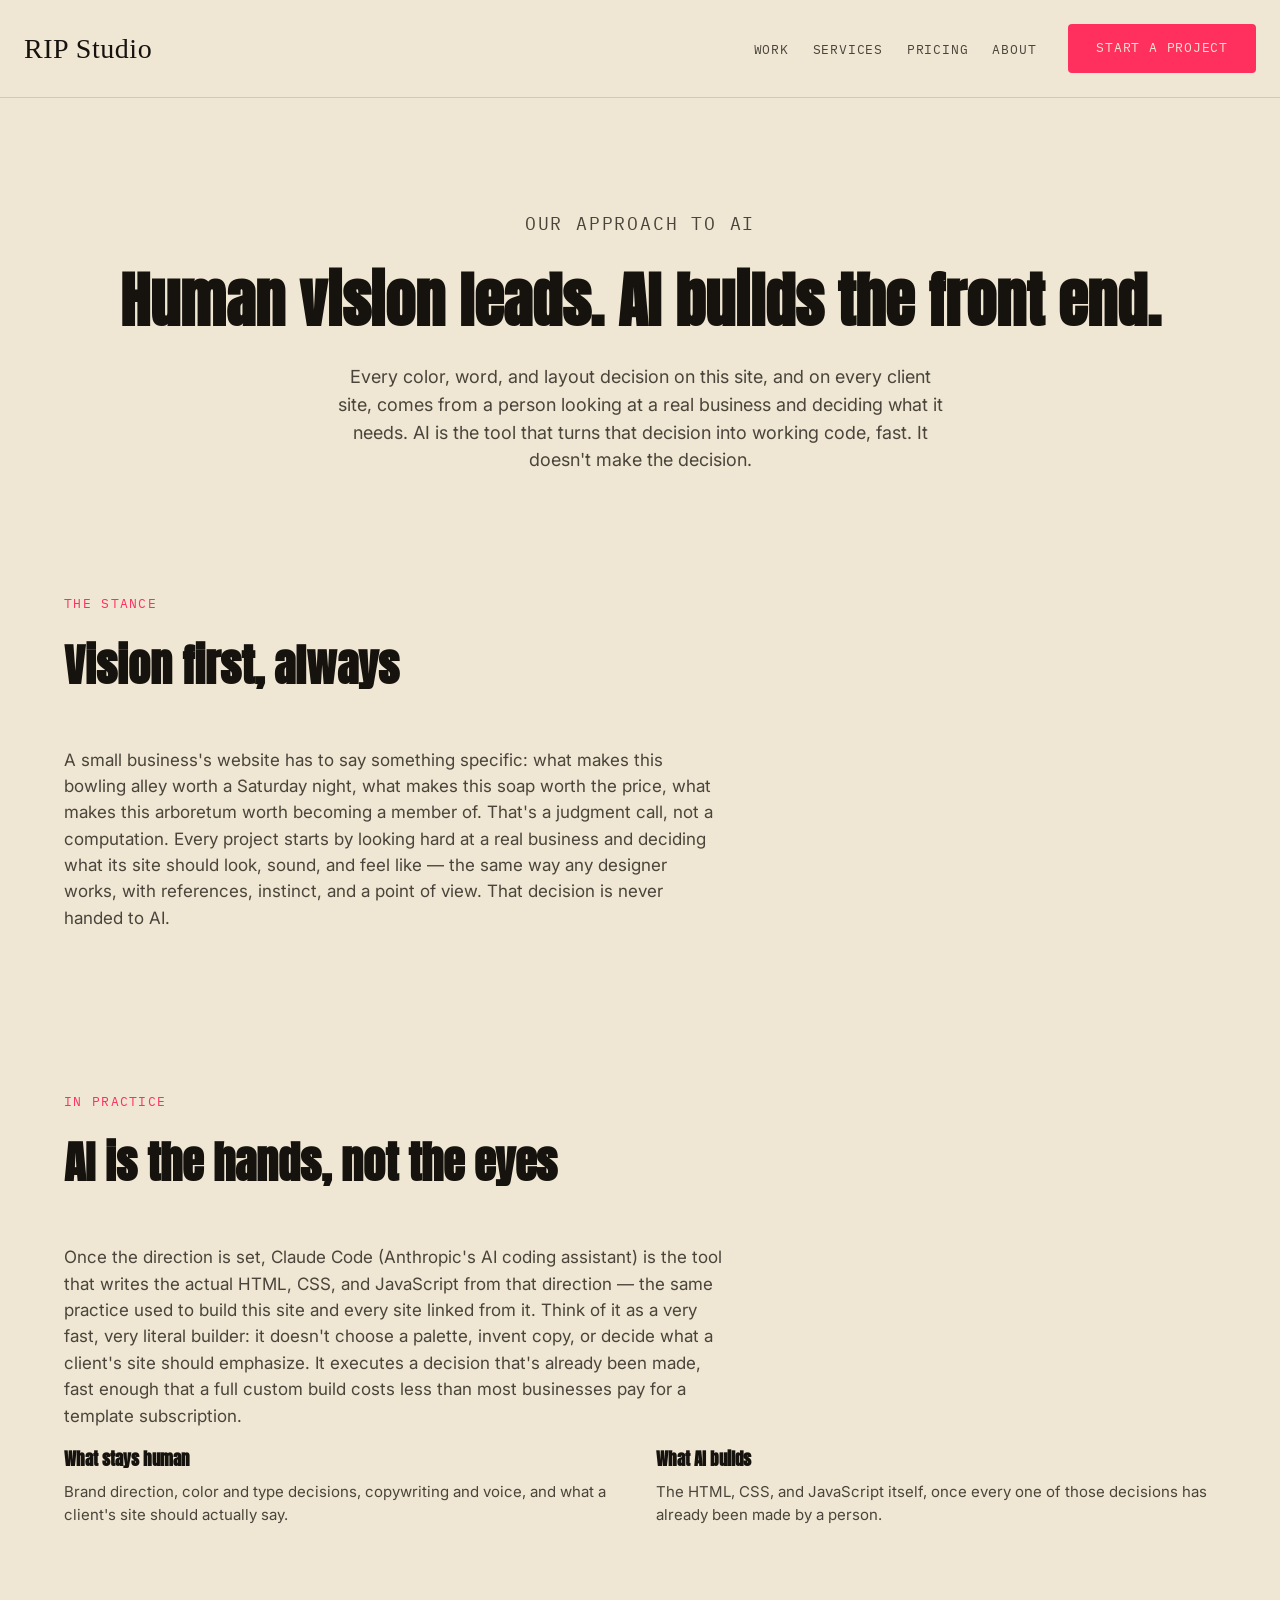
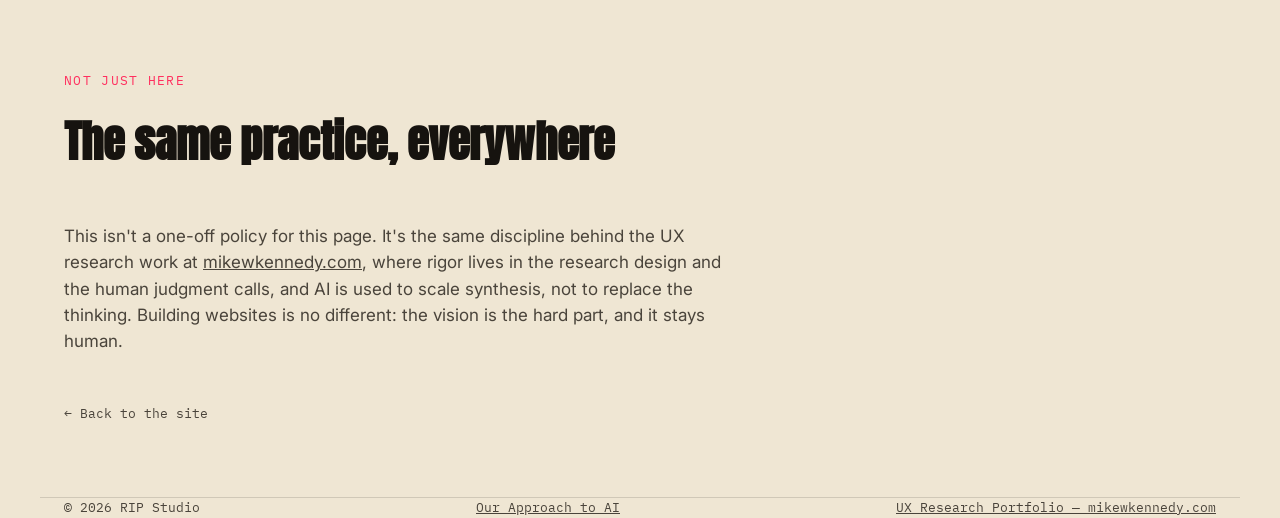
==== ai-approach.html @ ddd79f60 "Add an AI stance page, mirroring mikewkennedy.com's position New ai-approach.html: human vision and " ====
<!DOCTYPE html>
<html lang="en">
<head>
<meta charset="UTF-8">
<meta name="viewport" content="width=device-width, initial-scale=1.0">
<title>Our Approach to AI | RIP Studio</title>
<meta name="description" content="RIP Studio's stance on AI: human vision and creativity decide everything about a site, AI only builds the front end once that vision is set.">
<link rel="preconnect" href="https://fonts.googleapis.com">
<link rel="preconnect" href="https://fonts.gstatic.com" crossorigin>
<link href="https://fonts.googleapis.com/css2?family=Yellowtail&family=Anton&family=Inter:wght@400;500;600;700&family=IBM+Plex+Mono:wght@400;500&display=swap" rel="stylesheet">
<link rel="stylesheet" href="styles.css">
</head>
<body>

<header class="site-header">
  <a href="index.html" class="brand">RIP Studio</a>
  <nav class="nav">
    <ul class="nav-links">
      <li><a href="index.html#work">Work</a></li>
      <li><a href="index.html#services">Services</a></li>
      <li><a href="pricing.html">Pricing</a></li>
      <li><a href="index.html#about">About</a></li>
    </ul>
    <a href="index.html#contact" class="btn btn-primary">Start a Project</a>
  </nav>
</header>

<main class="wrap">

  <section class="pricing-hero">
    <p class="eyebrow">Our Approach to AI</p>
    <h1>Human vision leads. AI builds the front end.</h1>
    <p>Every color, word, and layout decision on this site, and on every client site, comes from a person looking at a real business and deciding what it needs. AI is the tool that turns that decision into working code, fast. It doesn't make the decision.</p>
  </section>

  <section>
    <div class="section-head">
      <p class="eyebrow">The Stance</p>
      <h2>Vision first, always</h2>
    </div>
    <p class="project-copy">
      A small business's website has to say something specific: what makes this bowling alley worth a Saturday night, what makes this soap worth the price, what makes this arboretum worth becoming a member of. That's a judgment call, not a computation. Every project starts by looking hard at a real business and deciding what its site should look, sound, and feel like &mdash; the same way any designer works, with references, instinct, and a point of view. That decision is never handed to AI.
    </p>
  </section>

  <section>
    <div class="section-head">
      <p class="eyebrow">In Practice</p>
      <h2>AI is the hands, not the eyes</h2>
    </div>
    <p class="project-copy">
      Once the direction is set, Claude Code (Anthropic's AI coding assistant) is the tool that writes the actual HTML, CSS, and JavaScript from that direction &mdash; the same practice used to build this site and every site linked from it. Think of it as a very fast, very literal builder: it doesn't choose a palette, invent copy, or decide what a client's site should emphasize. It executes a decision that's already been made, fast enough that a full custom build costs less than most businesses pay for a template subscription.
    </p>
    <div class="trust-strip">
      <div class="trust-item">
        <h4>What stays human</h4>
        <p>Brand direction, color and type decisions, copywriting and voice, and what a client's site should actually say.</p>
      </div>
      <div class="trust-item">
        <h4>What AI builds</h4>
        <p>The HTML, CSS, and JavaScript itself, once every one of those decisions has already been made by a person.</p>
      </div>
    </div>
  </section>

  <section>
    <div class="section-head">
      <p class="eyebrow">Not Just Here</p>
      <h2>The same practice, everywhere</h2>
    </div>
    <p class="project-copy">
      This isn't a one-off policy for this page. It's the same discipline behind the UX research work at <a href="https://mikewkennedy.com" target="_blank" rel="noopener">mikewkennedy.com</a>, where rigor lives in the research design and the human judgment calls, and AI is used to scale synthesis, not to replace the thinking. Building websites is no different: the vision is the hard part, and it stays human.
    </p>
    <a href="index.html" class="back-link">&larr; Back to the site</a>
  </section>

</main>

<footer class="wrap">
  <span>&copy; <span data-year></span> RIP Studio</span>
  <a href="ai-approach.html">Our Approach to AI</a>
  <a href="https://mikewkennedy.com" target="_blank" rel="noopener">UX Research Portfolio — mikewkennedy.com</a>
</footer>

<script src="script.js"></script>
</body>
</html>
---- styles.css ----
/* RIP Studio — design tokens
   Palette: flash-sheet paper, ink black, one fluorescent accent (+ one sparing secondary).
   Type: blackletter for the wordmark/tombstone only, bold condensed poster face for headers,
   plain sans for body, mono for flash-sheet numbering and labels. */

:root {
  --paper: #EFE6D3;
  --paper-raised: #E7DCC4;
  --ink: #16130F;
  --ink-soft: #4A443B;
  --stone: #3B3934;       /* tombstone fill — dark warm gray, no stroke */
  --flash: #FF2F5E;       /* primary accent — flash-sheet red, pushed fluorescent */
  --flash-2: #C6FF3D;     /* secondary accent — acid green, used sparingly */
  --line: rgba(22, 19, 15, 0.14);

  --font-tombstone: 'UnifrakturCook', serif;
  --font-display: 'Anton', sans-serif;
  --font-body: 'Inter', sans-serif;
  --font-mono: 'IBM Plex Mono', monospace;

  --space-1: 0.25rem;
  --space-2: 0.5rem;
  --space-3: 1rem;
  --space-4: 1.5rem;
  --space-5: 2rem;
  --space-6: 3rem;
  --space-7: 4.5rem;
  --space-8: 7rem;

  --max-width: 1200px;
  --radius: 4px;
  --motion: 160ms ease;
}

@media (prefers-reduced-motion: reduce) {
  * { animation-duration: 0.001ms !important; animation-iteration-count: 1 !important; transition-duration: 0.001ms !important; }
}

* { box-sizing: border-box; }
html { scroll-behavior: smooth; }
body {
  margin: 0;
  background: var(--paper);
  color: var(--ink);
  font-family: var(--font-body);
  font-size: 1rem;
  line-height: 1.55;
  color-scheme: light;
}

img { max-width: 100%; display: block; }
a { color: inherit; }

.wrap {
  max-width: var(--max-width);
  margin: 0 auto;
  padding: 0 var(--space-4);
}

/* Header */
.site-header {
  display: flex;
  align-items: center;
  justify-content: space-between;
  padding: var(--space-4) var(--space-4);
  border-bottom: 1px solid var(--line);
}
.brand {
  font-family: var(--font-tombstone);
  font-size: 1.75rem;
  letter-spacing: 0.02em;
  text-decoration: none;
  color: var(--ink);
}
.nav { display: flex; align-items: center; gap: var(--space-5); }
.nav-links { display: flex; gap: var(--space-4); list-style: none; margin: 0; padding: 0; }
.nav-links a {
  text-decoration: none;
  font-family: var(--font-mono);
  font-size: 0.8125rem;
  letter-spacing: 0.06em;
  text-transform: uppercase;
  color: var(--ink-soft);
}
.nav-links a:hover { color: var(--flash); }

/* Buttons — flat fill only */
.btn {
  display: inline-block;
  padding: 0.9rem 1.75rem;
  font-family: var(--font-mono);
  font-size: 0.8125rem;
  letter-spacing: 0.06em;
  text-transform: uppercase;
  text-decoration: none;
  border-radius: var(--radius);
  border: none;
  cursor: pointer;
  transition: transform var(--motion), background var(--motion);
}
.btn-primary { background: var(--flash); color: var(--paper); }
.btn-secondary { background: var(--ink); color: var(--paper); }
.btn:hover { transform: translateY(-2px); }
.btn-primary:hover { background: #E01E4A; }
.btn-secondary:hover { background: #000; }

/* Hero */
.hero {
  padding: var(--space-8) 0 var(--space-7);
  display: grid;
  grid-template-columns: 1.1fr 0.9fr;
  gap: var(--space-6);
  align-items: center;
}
@media (max-width: 900px) {
  .hero { grid-template-columns: 1fr; text-align: center; }
  .hero-actions { justify-content: center; }
  .tombstone { margin: 0 auto; }
}
.eyebrow {
  font-family: var(--font-mono);
  font-size: 0.8125rem;
  letter-spacing: 0.1em;
  text-transform: uppercase;
  color: var(--flash);
  margin: 0 0 var(--space-3);
}
.hero h1 {
  font-family: var(--font-display);
  font-size: clamp(2.75rem, 6vw, 4.5rem);
  line-height: 1.02;
  margin: 0 0 var(--space-4);
  letter-spacing: 0.01em;
}
.hero p { font-size: 1.125rem; color: var(--ink-soft); max-width: 46ch; margin: 0 0 var(--space-5); }
.hero-actions { display: flex; gap: var(--space-2); }
.hero-points { max-width: 40ch; margin-bottom: var(--space-4); }
@media (max-width: 900px) { .hero-points { max-width: none; margin-left: auto; margin-right: auto; text-align: left; } }

/* Tombstone motif */
.tombstone {
  width: 260px;
  height: 320px;
  background: var(--stone);
  border: none;
  border-radius: 130px 130px 12px 12px;
  display: flex;
  flex-direction: column;
  align-items: center;
  justify-content: center;
  gap: var(--space-2);
  position: relative;
}
.tombstone-rip {
  font-family: var(--font-tombstone);
  font-size: 3.25rem;
  line-height: 1;
  color: #FFFFFF;
}
.tombstone-sub {
  font-family: var(--font-mono);
  font-size: 0.6875rem;
  letter-spacing: 0.08em;
  text-transform: uppercase;
  color: rgba(255, 255, 255, 0.72);
  text-align: center;
  padding: 0 var(--space-3);
}
.tombstone-banner {
  font-family: var(--font-mono);
  font-size: 0.6875rem;
  letter-spacing: 0.1em;
  text-transform: uppercase;
  background: var(--flash);
  color: var(--paper);
  padding: 0.35rem 0.9rem;
  border-radius: 999px;
}

/* Section headings */
section { padding: var(--space-7) 0; }
.section-head { margin-bottom: var(--space-6); }
.section-head h2 {
  font-family: var(--font-display);
  font-size: clamp(2rem, 4vw, 2.75rem);
  margin: var(--space-2) 0 0;
}

/* Services */
.services-grid {
  display: grid;
  grid-template-columns: repeat(3, 1fr);
  gap: var(--space-5);
}
@media (max-width: 900px) { .services-grid { grid-template-columns: 1fr; } }
.service-card {
  background: var(--paper-raised);
  border: 1px solid var(--line);
  border-radius: var(--radius);
  padding: var(--space-5);
}
.service-card h3 { font-family: var(--font-display); font-size: 1.25rem; margin: 0 0 var(--space-2); }
.service-card p { color: var(--ink-soft); margin: 0; font-size: 0.95rem; }

/* Work — flash sheet cards */
.work-grid {
  display: grid;
  grid-template-columns: repeat(3, 1fr);
  gap: var(--space-5);
}
@media (max-width: 900px) { .work-grid { grid-template-columns: 1fr; } }
.flash-card {
  display: block;
  text-decoration: none;
  color: var(--ink);
  background: var(--paper-raised);
  border: 1px solid var(--ink);
  border-radius: var(--radius);
  padding: 0;
  overflow: hidden;
  position: relative;
  transition: transform var(--motion), box-shadow var(--motion);
}
.flash-card:hover { transform: translateY(-4px); box-shadow: 6px 6px 0 var(--ink); }
.flash-card-body { padding: var(--space-5); }

/* Live preview thumbnails — scaled-down iframe of the real site, so it updates itself */
.flash-thumb, .project-preview {
  position: relative;
  overflow: hidden;
  aspect-ratio: 16 / 10;
  background: var(--paper);
}
.flash-thumb { border-bottom: 1px solid var(--ink); }
.project-preview {
  border: 1px solid var(--ink);
  border-radius: var(--radius);
  margin: var(--space-5) 0 0;
}
.flash-thumb iframe, .project-preview iframe {
  position: absolute;
  top: 0;
  left: 0;
  border: 0;
  pointer-events: none;
  transform-origin: top left;
}
.flash-thumb iframe { width: 400%; height: 400%; transform: scale(0.25); }
.project-preview iframe { width: 133.333%; height: 133.333%; transform: scale(0.75); }
.thumb-placeholder {
  display: flex;
  align-items: center;
  justify-content: center;
  height: 100%;
  font-family: var(--font-mono);
  font-size: 0.75rem;
  letter-spacing: 0.08em;
  text-transform: uppercase;
  color: var(--ink-soft);
  border: 1px dashed var(--ink-soft);
  box-sizing: border-box;
}

.flash-number {
  font-family: var(--font-mono);
  font-size: 0.75rem;
  letter-spacing: 0.08em;
  color: var(--flash);
  display: block;
  margin-bottom: var(--space-2);
}
.flash-card h3 { font-family: var(--font-display); font-size: 1.35rem; margin: 0 0 var(--space-2); }
.flash-card p { color: var(--ink-soft); font-size: 0.9375rem; margin: 0 0 var(--space-3); }
.status-tag {
  display: inline-block;
  font-family: var(--font-mono);
  font-size: 0.6875rem;
  letter-spacing: 0.08em;
  text-transform: uppercase;
  padding: 0.25rem 0.6rem;
  border: 1px solid var(--ink);
  border-radius: 999px;
}
.status-tag.is-progress { background: var(--flash); color: var(--paper); border-color: var(--flash); }
.status-tag.is-concept { background: transparent; }
.status-tag.is-live { background: var(--flash-2); color: var(--ink); border-color: var(--flash-2); }

/* About */
.about { max-width: 60ch; }
.about p { font-size: 1.0625rem; color: var(--ink-soft); }
.about p + p { margin-top: var(--space-4); }
.about a { color: var(--flash); text-decoration: underline; }
.about a:hover { color: var(--ink); }

/* Contact */
.contact {
  background: var(--ink);
  color: var(--paper);
  border-radius: var(--radius);
  padding: var(--space-6) var(--space-5);
}
.contact .section-head h2 { color: var(--paper); }
.contact p { color: #C9C2B4; max-width: 50ch; }
.contact .btn-primary { background: var(--flash); color: var(--ink); }
.contact .btn-secondary { background: var(--flash-2); color: var(--ink); }

/* Footer */
footer {
  border-top: 1px solid var(--line);
  padding: var(--space-5) 0;
  font-family: var(--font-mono);
  font-size: 0.8125rem;
  color: var(--ink-soft);
  display: flex;
  justify-content: space-between;
  flex-wrap: wrap;
  gap: var(--space-2);
}
footer a { color: var(--ink-soft); }
footer a:hover { color: var(--flash); }

/* Project detail pages */
.project-hero { padding: var(--space-7) 0 var(--space-6); border-bottom: 1px solid var(--line); }
.project-hero h1 { font-family: var(--font-display); font-size: clamp(2.25rem, 5vw, 3.25rem); margin: var(--space-3) 0; }
.fact-list { list-style: none; padding: 0; margin: var(--space-4) 0 0; display: flex; flex-wrap: wrap; gap: var(--space-5); }
.fact-list li { font-family: var(--font-mono); font-size: 0.875rem; }
.fact-list span { display: block; color: var(--ink-soft); font-size: 0.6875rem; text-transform: uppercase; letter-spacing: 0.06em; }
.placeholder-note {
  background: var(--paper-raised);
  border: 1px dashed var(--ink-soft);
  border-radius: var(--radius);
  padding: var(--space-4);
  font-size: 0.9375rem;
  color: var(--ink-soft);
  margin: var(--space-5) 0;
}
.back-link { display: inline-block; margin-top: var(--space-5); font-family: var(--font-mono); font-size: 0.8125rem; text-decoration: none; color: var(--ink-soft); }
.back-link:hover { color: var(--flash); }
.project-copy { max-width: 60ch; color: var(--ink-soft); font-size: 1.0625rem; }
.project-cta { margin-top: var(--space-4); }

/* Pricing page */
.pricing-hero { padding: var(--space-8) 0 var(--space-6); text-align: center; }
.pricing-hero h1 { font-family: var(--font-display); font-size: clamp(2.5rem, 6vw, 3.75rem); margin: var(--space-3) 0; }
.pricing-hero p { max-width: 56ch; margin: 0 auto; color: var(--ink-soft); font-size: 1.125rem; }

.pricing-grid {
  display: grid;
  grid-template-columns: repeat(2, 1fr);
  gap: var(--space-5);
  align-items: stretch;
}
@media (max-width: 900px) { .pricing-grid { grid-template-columns: 1fr; } }

.price-card {
  background: var(--paper-raised);
  border: 2px solid var(--ink);
  border-radius: var(--radius);
  padding: var(--space-6) var(--space-5);
  display: flex;
  flex-direction: column;
}
.price-card-label {
  font-family: var(--font-mono);
  font-size: 0.75rem;
  letter-spacing: 0.1em;
  text-transform: uppercase;
  color: var(--flash);
  margin: 0 0 var(--space-2);
}
.price-card h3 { font-family: var(--font-display); font-size: 1.75rem; margin: 0 0 var(--space-3); }
.price-row { display: flex; align-items: baseline; gap: var(--space-3); margin-bottom: var(--space-2); }
.price-tag { font-family: var(--font-display); font-size: 2.75rem; }
.price-strike { font-family: var(--font-mono); font-size: 1.125rem; color: var(--ink-soft); text-decoration: line-through; }
.price-period { font-family: var(--font-mono); font-size: 0.875rem; color: var(--ink-soft); }
.price-note { font-size: 0.9375rem; color: var(--ink-soft); margin: 0 0 var(--space-4); }

.feature-list { list-style: none; margin: 0 0 var(--space-5); padding: 0; flex-grow: 1; }
.feature-list li {
  font-size: 0.9375rem;
  padding: 0.5rem 0;
  border-top: 1px solid var(--line);
  display: flex;
  gap: var(--space-2);
}
.feature-list li:first-child { border-top: none; }
.feature-list li::before { content: "\2713"; color: var(--flash); font-weight: bold; flex-shrink: 0; }

.scope-note {
  background: var(--paper-raised);
  border: 1px dashed var(--ink-soft);
  border-radius: var(--radius);
  padding: var(--space-5);
  font-size: 0.9375rem;
  color: var(--ink-soft);
}
.scope-note strong { color: var(--ink); }

.trust-strip {
  display: flex;
  gap: var(--space-5);
  flex-wrap: wrap;
}
.trust-item { flex: 1 1 260px; }
.trust-item h4 { font-family: var(--font-display); font-size: 1.0625rem; margin: 0 0 var(--space-2); }
.trust-item p { font-size: 0.9375rem; color: var(--ink-soft); margin: 0; }

.reserve-note {
  font-family: var(--font-mono);
  font-size: 0.8125rem;
  color: #C9C2B4;
  margin-top: var(--space-4);
}

.reserve-form { margin-top: var(--space-5); max-width: 640px; }
.form-grid {
  display: grid;
  grid-template-columns: 1fr 1fr;
  gap: var(--space-4);
  margin-bottom: var(--space-4);
}
@media (max-width: 900px) { .form-grid { grid-template-columns: 1fr; } }
.form-field { display: flex; flex-direction: column; gap: var(--space-1); }
.form-field.full { grid-column: 1 / -1; }
.form-field label {
  font-family: var(--font-mono);
  font-size: 0.6875rem;
  text-transform: uppercase;
  letter-spacing: 0.06em;
  color: #C9C2B4;
}
.form-field input,
.form-field select,
.form-field textarea {
  background: var(--paper);
  color: var(--ink);
  border: none;
  border-radius: var(--radius);
  padding: 0.7rem 0.9rem;
  font-family: var(--font-body);
  font-size: 0.9375rem;
}
.form-field textarea { resize: vertical; min-height: 90px; }

.venmo-note {
  margin-top: var(--space-5);
  font-size: 0.9375rem;
  color: #C9C2B4;
  border-top: 1px solid rgba(239, 230, 211, 0.15);
  padding-top: var(--space-4);
}
.venmo-note strong { color: var(--flash-2); }
.venmo-note a { text-decoration: underline; }
.venmo-note a:hover { color: var(--paper); }
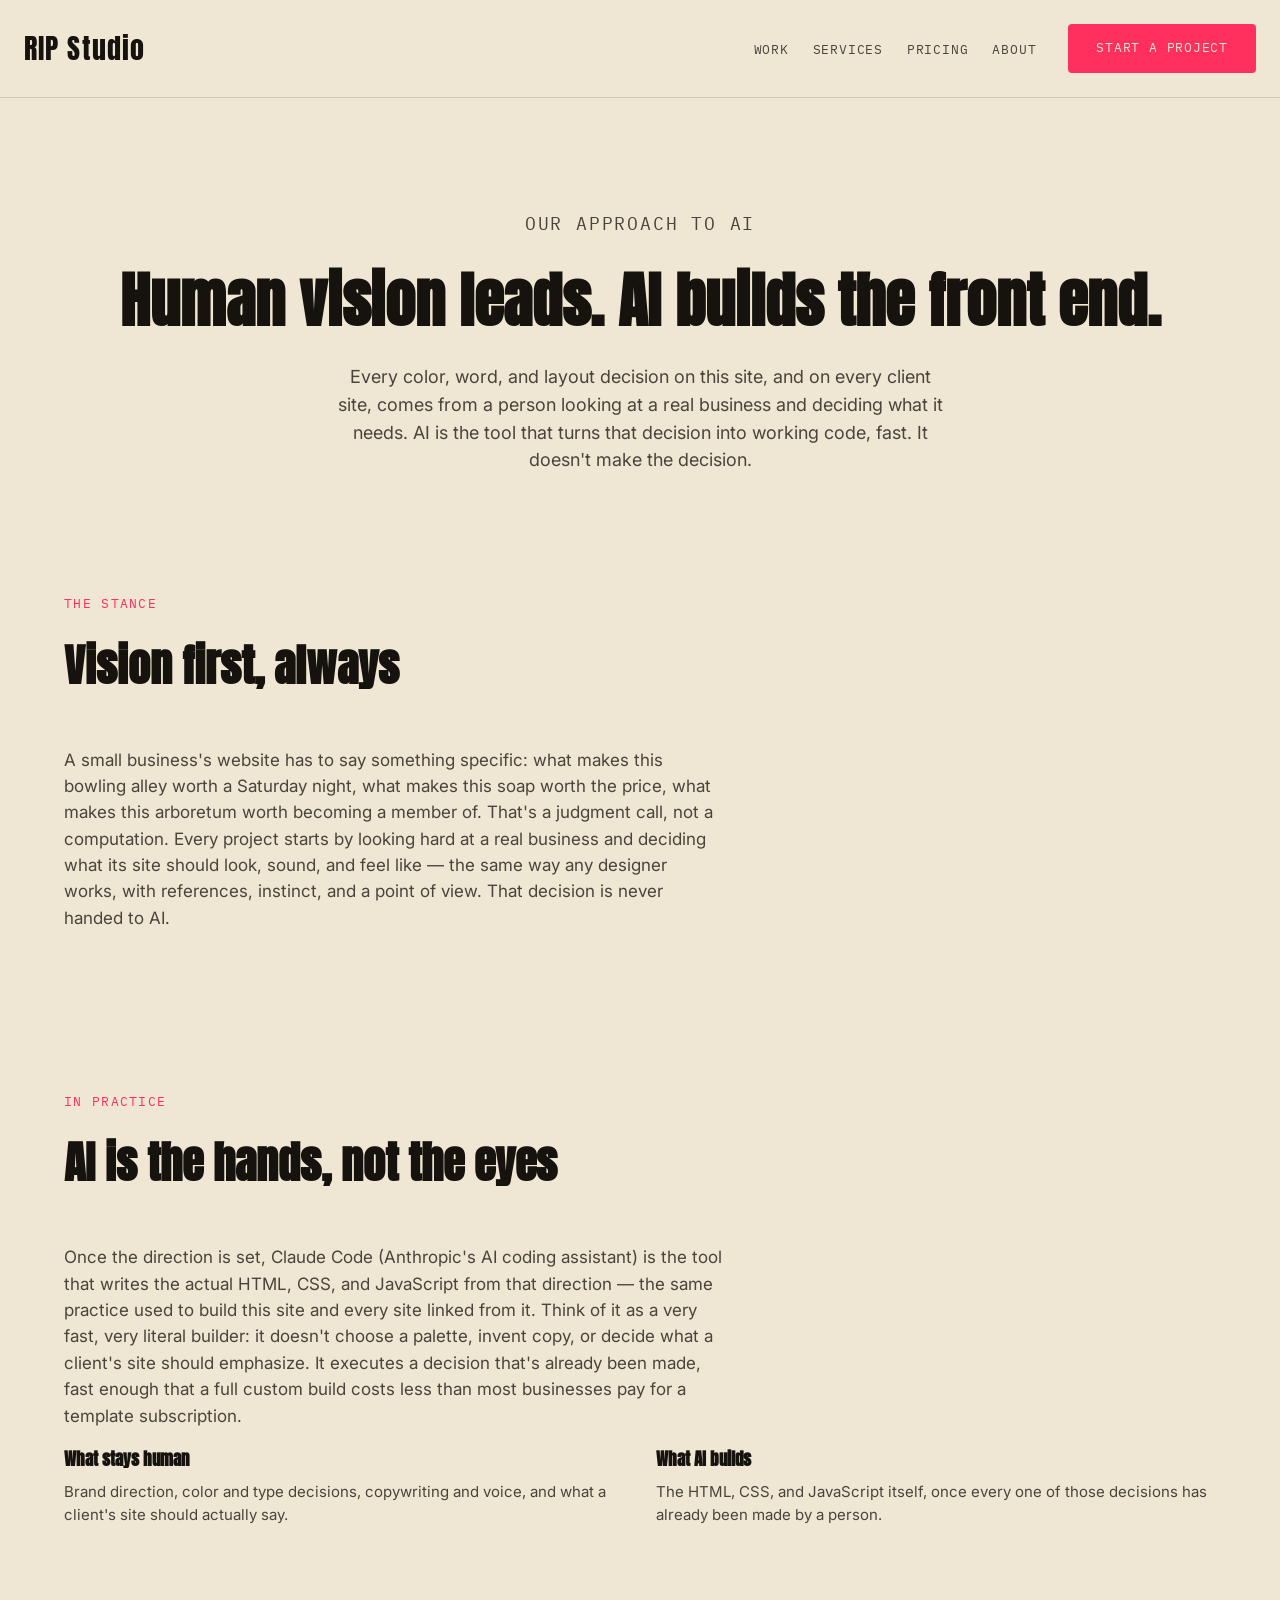
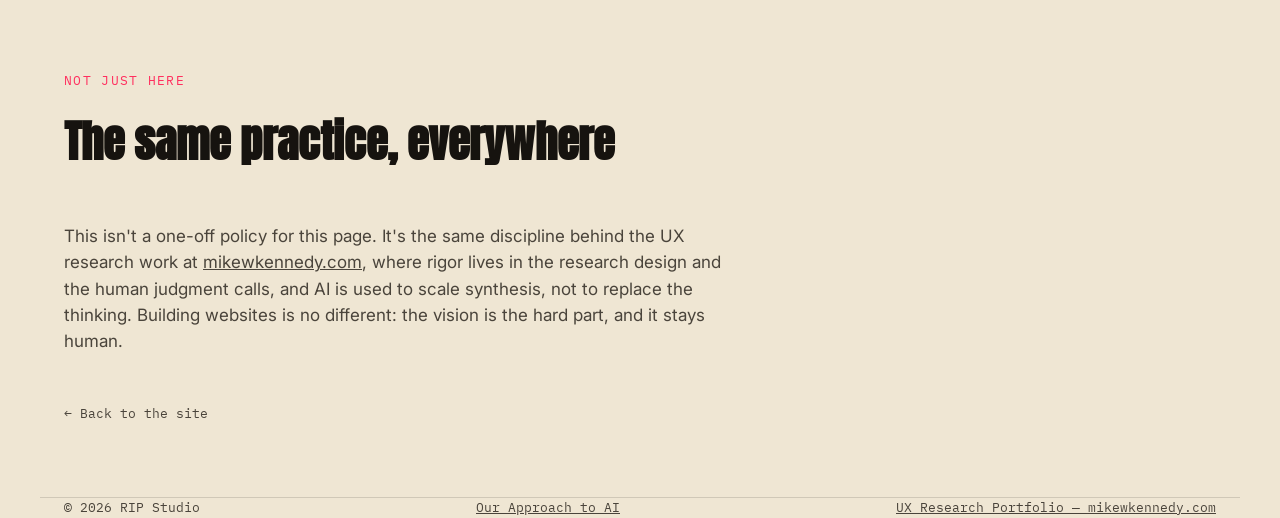
==== commit 27a9646f: "Fix font fallback bug and reposition the site as portfolio-first Found the real cause of the sparse/" ====
--- a/ai-approach.html
+++ b/ai-approach.html
@@ -1,13 +1,20 @@
 <!DOCTYPE html>
 <html lang="en">
 <head>
+<script type="text/javascript">
+    (function(c,l,a,r,i,t,y){
+        c[a]=c[a]||function(){(c[a].q=c[a].q||[]).push(arguments)};
+        t=l.createElement(r);t.async=1;t.src="https://www.clarity.ms/tag/"+i;
+        y=l.getElementsByTagName(r)[0];y.parentNode.insertBefore(t,y);
+    })(window, document, "clarity", "script", "ygneg6dxny");
+</script>
 <meta charset="UTF-8">
 <meta name="viewport" content="width=device-width, initial-scale=1.0">
 <title>Our Approach to AI | RIP Studio</title>
 <meta name="description" content="RIP Studio's stance on AI: human vision and creativity decide everything about a site, AI only builds the front end once that vision is set.">
 <link rel="preconnect" href="https://fonts.googleapis.com">
 <link rel="preconnect" href="https://fonts.gstatic.com" crossorigin>
-<link href="https://fonts.googleapis.com/css2?family=Yellowtail&family=Anton&family=Inter:wght@400;500;600;700&family=IBM+Plex+Mono:wght@400;500&display=swap" rel="stylesheet">
+<link href="https://fonts.googleapis.com/css2?family=Anton&family=Inter:wght@400;500;600;700&family=IBM+Plex+Mono:wght@400;500&display=swap" rel="stylesheet">
 <link rel="stylesheet" href="styles.css">
 </head>
 <body>
--- a/styles.css
+++ b/styles.css
@@ -1,7 +1,9 @@
 /* RIP Studio — design tokens
    Palette: flash-sheet paper, ink black, one fluorescent accent (+ one sparing secondary).
-   Type: blackletter for the wordmark/tombstone only, bold condensed poster face for headers,
-   plain sans for body, mono for flash-sheet numbering and labels. */
+   Type: one bold condensed poster face (Anton) for the wordmark, tombstone, and all headings —
+   deliberately consolidated from an earlier separate script/blackletter wordmark font, which kept
+   drifting out of sync with its Google Fonts import and silently falling back to generic serif.
+   Plain sans for body, mono for flash-sheet numbering and labels. */
 
 :root {
   --paper: #EFE6D3;
@@ -13,7 +15,7 @@
   --flash-2: #C6FF3D;     /* secondary accent — acid green, used sparingly */
   --line: rgba(22, 19, 15, 0.14);
 
-  --font-tombstone: 'UnifrakturCook', serif;
+  --font-tombstone: 'Anton', sans-serif;  /* alias of --font-display — wordmark/tombstone share the headline face, not a separate font */
   --font-display: 'Anton', sans-serif;
   --font-body: 'Inter', sans-serif;
   --font-mono: 'IBM Plex Mono', monospace;
@@ -68,7 +70,7 @@
 .brand {
   font-family: var(--font-tombstone);
   font-size: 1.75rem;
-  letter-spacing: 0.02em;
+  letter-spacing: 0.04em;
   text-decoration: none;
   color: var(--ink);
 }
@@ -153,7 +155,8 @@
 }
 .tombstone-rip {
   font-family: var(--font-tombstone);
-  font-size: 3.25rem;
+  font-size: 3rem;
+  letter-spacing: 0.04em;
   line-height: 1;
   color: #FFFFFF;
 }
@@ -284,6 +287,7 @@
 .status-tag.is-progress { background: var(--flash); color: var(--paper); border-color: var(--flash); }
 .status-tag.is-concept { background: transparent; }
 .status-tag.is-live { background: var(--flash-2); color: var(--ink); border-color: var(--flash-2); }
+.status-tag.is-demo { background: var(--flash); color: var(--paper); border-color: var(--flash); }
 
 /* About */
 .about { max-width: 60ch; }
